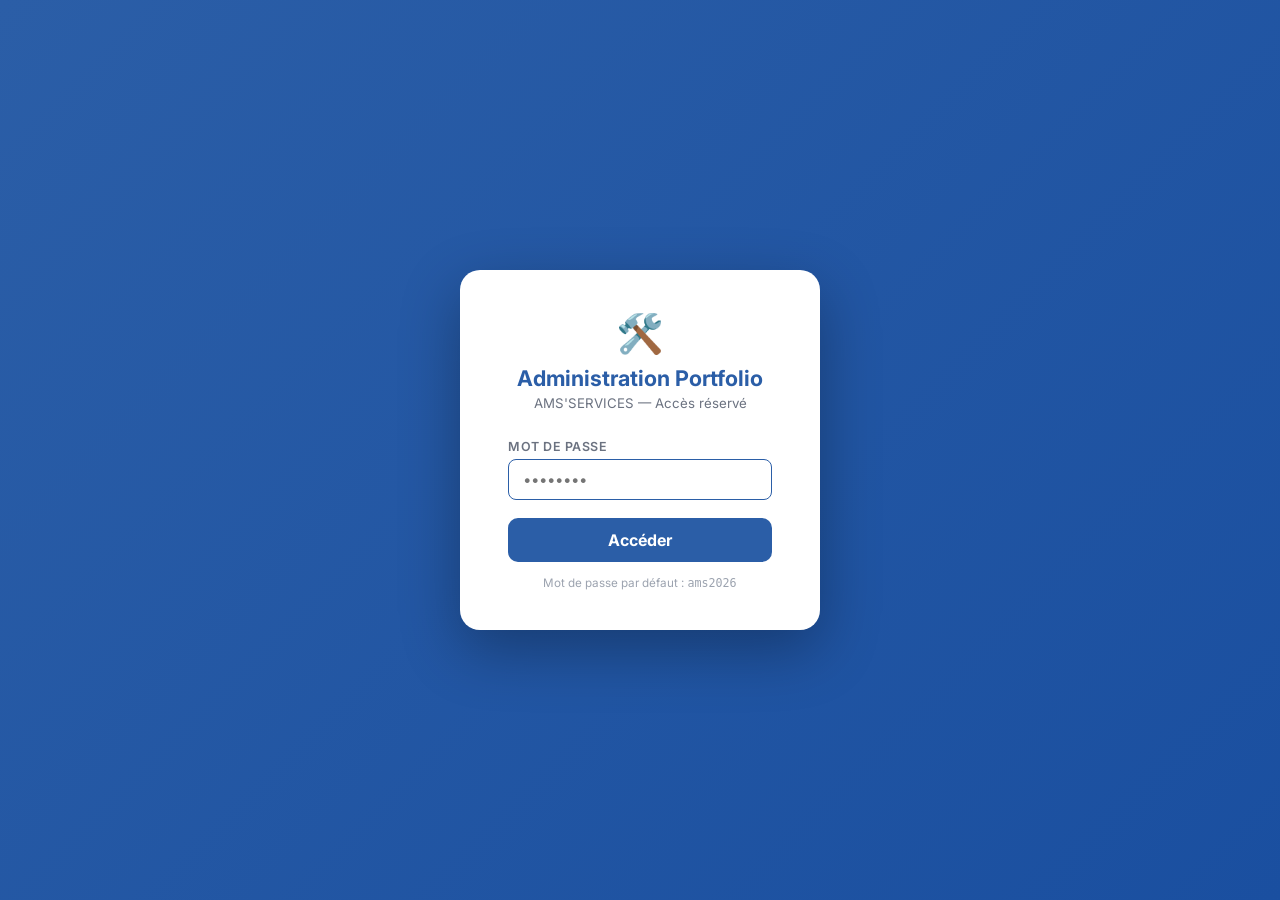
==== admin.html @ cd87e054 "Add admin panel and dynamic portfolio renderer - portfolio-data.js: données structurées de toutes le" ====
<!DOCTYPE html>
<html lang="fr">
<head>
  <meta charset="UTF-8" /><meta name="viewport" content="width=device-width, initial-scale=1.0" />
  <title>Administration — Portfolio AMS'SERVICES</title>
  <link rel="icon" type="image/png" href="images/logo.png" />
  <link rel="preconnect" href="https://fonts.googleapis.com" />
  <link href="https://fonts.googleapis.com/css2?family=Inter:wght@400;500;600;700;800&display=swap" rel="stylesheet" />
  <style>
    :root {
      --blue:#2B5EA7; --blue-d:#1a4fa0; --orange:#F9C200;
      --dark:#111827; --gray:#6B7280; --gray-l:#F3F4F6;
      --white:#ffffff; --radius:12px; --shadow:0 2px 12px rgba(0,0,0,.1);
    }
    *, *::before, *::after { box-sizing: border-box; margin:0; padding:0; }
    body { font-family:'Inter',sans-serif; color:var(--dark); background:#F1F5F9; height:100vh; overflow:hidden; }

    /* ── Login ── */
    #login-screen { display:flex; align-items:center; justify-content:center; height:100vh; background:linear-gradient(135deg,var(--blue) 0%,#1a4fa0 100%); }
    .lcard { background:var(--white); border-radius:20px; padding:40px 48px; box-shadow:0 20px 60px rgba(0,0,0,.3); text-align:center; width:360px; }
    .lcard-logo { font-size:2.4rem; margin-bottom:8px; }
    .lcard h1 { font-size:1.35rem; color:var(--blue); margin-bottom:4px; }
    .lcard .sub { font-size:.83rem; color:var(--gray); margin-bottom:28px; }
    .lfield { display:flex; flex-direction:column; gap:5px; margin-bottom:18px; text-align:left; }
    .lfield label { font-size:.78rem; font-weight:600; color:var(--gray); text-transform:uppercase; letter-spacing:.5px; }
    .lfield input { padding:10px 14px; border:1.5px solid #D1D5DB; border-radius:8px; font-size:.95rem; font-family:inherit; outline:none; transition:border-color .2s; }
    .lfield input:focus { border-color:var(--blue); }
    .lbtn { width:100%; padding:12px; background:var(--blue); color:var(--white); border:none; border-radius:10px; font-size:1rem; font-weight:700; font-family:inherit; cursor:pointer; transition:background .2s; }
    .lbtn:hover { background:var(--blue-d); }
    .lerr { color:#DC2626; font-size:.82rem; margin-top:10px; display:none; }
    .lhint { font-size:.73rem; color:#9CA3AF; margin-top:14px; }

    /* ── Admin shell ── */
    #admin-ui { display:none; flex-direction:column; height:100vh; }

    /* Header */
    .adm-hdr { display:flex; align-items:center; gap:14px; background:var(--blue); color:var(--white); padding:0 20px; height:54px; flex-shrink:0; box-shadow:0 2px 8px rgba(0,0,0,.2); }
    .adm-brand { font-size:.98rem; font-weight:800; flex:1; }
    .adm-brand span { opacity:.65; font-weight:400; font-size:.82rem; margin-left:8px; }
    .abtn { display:inline-flex; align-items:center; gap:5px; padding:7px 14px; border-radius:8px; font-size:.8rem; font-weight:600; font-family:inherit; cursor:pointer; border:none; transition:all .2s; text-decoration:none; white-space:nowrap; }
    .abtn-ghost { background:rgba(255,255,255,.15); color:var(--white); }
    .abtn-ghost:hover { background:rgba(255,255,255,.28); }
    .abtn-orange { background:var(--orange); color:var(--dark); }
    .abtn-orange:hover { background:#e6b100; }
    .abtn-green { background:#22C55E; color:var(--white); }
    .abtn-green:hover { background:#16a34a; }
    .abtn-blue { background:var(--blue-d); color:var(--white); border:1.5px solid rgba(255,255,255,.3); }
    .abtn-blue:hover { background:rgba(255,255,255,.1); }
    .hdr-actions { display:flex; gap:7px; align-items:center; }

    /* Body */
    .adm-body { display:flex; flex:1; overflow:hidden; }

    /* Sidebar */
    .adm-sidebar { width:232px; background:#1E293B; color:#E2E8F0; flex-shrink:0; display:flex; flex-direction:column; overflow-y:auto; }
    .sidebar-label { font-size:.68rem; font-weight:700; color:#475569; text-transform:uppercase; letter-spacing:1px; padding:14px 14px 6px; }
    .sec-item { display:flex; align-items:center; gap:8px; padding:9px 14px; cursor:pointer; transition:background .15s; border-left:3px solid transparent; }
    .sec-item:hover { background:rgba(255,255,255,.07); }
    .sec-item.active { background:rgba(43,94,167,.35); border-left-color:#60A5FA; color:#fff; }
    .sec-item .si-icon { font-size:1.05rem; flex-shrink:0; }
    .sec-item .si-name { flex:1; font-size:.83rem; font-weight:500; overflow:hidden; text-overflow:ellipsis; white-space:nowrap; }
    .sec-item .si-acts { display:flex; gap:2px; opacity:0; transition:opacity .15s; flex-shrink:0; }
    .sec-item:hover .si-acts, .sec-item.active .si-acts { opacity:1; }
    .icobtn { background:none; border:none; color:#64748B; font-size:.8rem; cursor:pointer; padding:2px 4px; border-radius:4px; transition:all .15s; }
    .icobtn:hover { background:rgba(255,255,255,.1); color:#fff; }
    .icobtn.red:hover { background:rgba(220,38,38,.25); color:#FCA5A5; }
    .sidebar-foot { padding:12px 14px; border-top:1px solid rgba(255,255,255,.07); margin-top:auto; }
    .add-sec-btn { width:100%; padding:8px; background:rgba(255,255,255,.06); border:1.5px dashed #334155; border-radius:8px; color:#64748B; font-size:.8rem; font-family:inherit; cursor:pointer; transition:all .2s; }
    .add-sec-btn:hover { background:rgba(255,255,255,.12); color:#fff; border-color:#64748B; }

    /* Info workflow */
    .workflow-info { padding:10px 14px; background:rgba(249,194,0,.07); border-top:1px solid rgba(249,194,0,.15); }
    .workflow-info p { font-size:.7rem; color:#94A3B8; line-height:1.5; }
    .workflow-info strong { color:#F9C200; }

    /* Main panel */
    .adm-main { flex:1; overflow-y:auto; padding:24px 28px; }
    .panel-title { font-size:1.35rem; font-weight:800; color:var(--dark); margin-bottom:3px; }
    .panel-sub { font-size:.83rem; color:var(--gray); margin-bottom:22px; }

    /* Cards */
    .acard { background:var(--white); border-radius:var(--radius); padding:22px; box-shadow:var(--shadow); margin-bottom:22px; }
    .acard-title { font-size:.92rem; font-weight:700; color:var(--dark); margin-bottom:16px; padding-bottom:10px; border-bottom:1px solid #E5E7EB; }
    .form-row { display:grid; grid-template-columns:1fr 1fr; gap:12px; margin-bottom:12px; }
    .form-full { grid-column:1/-1; }
    .afield { display:flex; flex-direction:column; gap:4px; }
    .afield label { font-size:.72rem; font-weight:700; color:var(--gray); text-transform:uppercase; letter-spacing:.5px; }
    .afield input, .afield textarea, .afield select { padding:8px 11px; border:1.5px solid #D1D5DB; border-radius:8px; font-size:.88rem; font-family:inherit; outline:none; transition:border-color .2s; background:#fff; }
    .afield input:focus, .afield textarea:focus { border-color:var(--blue); }
    .afield textarea { resize:vertical; min-height:68px; }
    .form-save { display:flex; justify-content:flex-end; margin-top:8px; }

    /* Fiches */
    .fiches-hdr { display:flex; align-items:center; justify-content:space-between; margin-bottom:14px; }
    .fiches-hdr h3 { font-size:.98rem; font-weight:700; }
    .abtn-sm { padding:6px 14px; font-size:.78rem; border-radius:7px; }
    .abtn-outline { background:var(--white); color:var(--dark); border:1.5px solid #D1D5DB; }
    .abtn-outline:hover { background:var(--gray-l); }
    .abtn-danger { background:#FEE2E2; color:#DC2626; border:1.5px solid #FCA5A5; }
    .abtn-danger:hover { background:#DC2626; color:var(--white); border-color:#DC2626; }
    .abtn-primary { background:var(--blue); color:var(--white); }
    .abtn-primary:hover { background:var(--blue-d); }

    .fiche-list { display:flex; flex-direction:column; gap:12px; }
    .fiche-card { background:var(--white); border-radius:10px; box-shadow:var(--shadow); display:flex; gap:12px; align-items:flex-start; padding:13px 15px; border-left:4px solid var(--blue); }
    .fiche-thumb { width:76px; height:76px; border-radius:8px; object-fit:cover; flex-shrink:0; background:var(--gray-l); }
    .fiche-no-thumb { width:76px; height:76px; border-radius:8px; background:var(--gray-l); display:flex; align-items:center; justify-content:center; font-size:1.7rem; flex-shrink:0; color:#9CA3AF; }
    .fiche-info { flex:1; min-width:0; }
    .fiche-titre { font-size:.92rem; font-weight:700; margin-bottom:4px; white-space:nowrap; overflow:hidden; text-overflow:ellipsis; }
    .fiche-chips { display:flex; gap:5px; flex-wrap:wrap; margin-bottom:5px; }
    .fchip { font-size:.7rem; background:#EFF6FF; color:var(--blue); border-radius:20px; padding:2px 8px; font-weight:600; }
    .fchip.aa { background:#FEF3C7; color:#92400E; }
    .fchip.gray { background:var(--gray-l); color:var(--gray); }
    .fiche-desc { font-size:.78rem; color:var(--gray); overflow:hidden; display:-webkit-box; -webkit-line-clamp:2; -webkit-box-orient:vertical; }
    .fiche-actions { display:flex; flex-direction:column; gap:5px; flex-shrink:0; }
    .reorder-btns { display:flex; gap:3px; }

    /* Modal */
    .overlay { display:none; position:fixed; inset:0; z-index:1000; background:rgba(0,0,0,.6); align-items:flex-start; justify-content:center; padding:30px 16px; overflow-y:auto; }
    .overlay.active { display:flex; }
    .mbox { background:var(--white); border-radius:16px; width:100%; max-width:660px; box-shadow:0 20px 60px rgba(0,0,0,.3); margin:auto; }
    .mhdr { display:flex; align-items:center; justify-content:space-between; padding:16px 22px; border-bottom:1px solid #E5E7EB; background:#F8FAFC; border-radius:16px 16px 0 0; }
    .mhdr h2 { font-size:1.05rem; font-weight:700; }
    .mclose { background:none; border:none; font-size:1.35rem; cursor:pointer; color:var(--gray); padding:2px 8px; border-radius:6px; }
    .mclose:hover { background:var(--gray-l); }
    .mbody { padding:22px; display:flex; flex-direction:column; gap:14px; }
    .mfoot { display:flex; gap:10px; justify-content:flex-end; padding:14px 22px; border-top:1px solid #E5E7EB; background:#F8FAFC; border-radius:0 0 16px 16px; }

    /* Image editors */
    .img-box { background:#F8FAFC; border:1.5px solid #E5E7EB; border-radius:10px; padding:13px; }
    .img-preview { width:100%; max-height:160px; object-fit:cover; border-radius:8px; margin-bottom:10px; display:none; }
    .img-preview.show { display:block; }
    .secs-list { display:flex; flex-direction:column; gap:9px; margin-top:6px; }
    .sec-img-item { background:#F8FAFC; border:1.5px solid #E5E7EB; border-radius:10px; padding:11px; display:flex; gap:10px; align-items:flex-start; }
    .sec-img-thumb { width:58px; height:58px; object-fit:cover; border-radius:6px; flex-shrink:0; background:var(--gray-l); display:flex; align-items:center; justify-content:center; font-size:1.3rem; color:#9CA3AF; }
    .sec-img-thumb img { width:100%; height:100%; object-fit:cover; border-radius:6px; display:block; }
    .sec-img-fields { flex:1; display:flex; flex-direction:column; gap:6px; }
    .sec-img-del { background:none; border:none; color:#DC2626; font-size:1.1rem; cursor:pointer; flex-shrink:0; padding:2px; border-radius:4px; }
    .sec-img-del:hover { background:#FEE2E2; }

    /* Radio style */
    .radio-group { display:flex; gap:20px; margin-top:4px; flex-wrap:wrap; }
    .radio-opt { display:flex; align-items:center; gap:7px; font-size:.88rem; cursor:pointer; }
    .radio-opt input { accent-color:var(--blue); width:16px; height:16px; cursor:pointer; }

    /* Divider */
    .divider { border:none; border-top:1px solid #E5E7EB; }

    /* Toast */
    .adm-toast { position:fixed; bottom:22px; right:22px; z-index:9999; background:#1E293B; color:var(--white); padding:11px 18px; border-radius:10px; font-size:.85rem; font-weight:500; box-shadow:0 4px 20px rgba(0,0,0,.3); opacity:0; transform:translateY(8px); transition:all .3s; pointer-events:none; }
    .adm-toast.show { opacity:1; transform:translateY(0); }
    .adm-toast.ok { background:#16a34a; }
    .adm-toast.ko { background:#DC2626; }

    /* Empty */
    .empty { text-align:center; padding:36px 20px; color:var(--gray); }
    .empty .eicon { font-size:2.8rem; margin-bottom:10px; }

    @media(max-width:720px) {
      .adm-sidebar { display:none; }
      .form-row { grid-template-columns:1fr; }
    }
  </style>
</head>
<body>

<!-- ════════════════════ LOGIN ════════════════════ -->
<div id="login-screen">
  <div class="lcard">
    <div class="lcard-logo">🛠️</div>
    <h1>Administration Portfolio</h1>
    <p class="sub">AMS'SERVICES — Accès réservé</p>
    <div class="lfield">
      <label>Mot de passe</label>
      <input type="password" id="login-pw" placeholder="••••••••" autofocus />
    </div>
    <button class="lbtn" id="login-btn">Accéder</button>
    <p class="lerr" id="login-err">Mot de passe incorrect</p>
    <p class="lhint">Mot de passe par défaut&nbsp;: <code>ams2026</code></p>
  </div>
</div>

<!-- ════════════════════ ADMIN ════════════════════ -->
<div id="admin-ui">

  <header class="adm-hdr">
    <div class="adm-brand">🛠 AMS Admin <span>— Portfolio Réalisations</span></div>
    <div class="hdr-actions">
      <a href="portfolio.html" target="_blank" class="abtn abtn-ghost">👁 Aperçu</a>
      <button class="abtn abtn-orange" id="btn-save">💾 Enregistrer</button>
      <button class="abtn abtn-green" id="btn-export">⬇ Exporter .js</button>
      <button class="abtn abtn-ghost" id="btn-logout" style="opacity:.65;">Quitter</button>
    </div>
  </header>

  <div class="adm-body">

    <aside class="adm-sidebar">
      <div class="sidebar-label">Sections</div>
      <div id="sidebar-list"></div>
      <div class="sidebar-foot">
        <button class="add-sec-btn" id="btn-add-sec">+ Nouvelle section</button>
      </div>
      <div class="workflow-info">
        <p><strong>Publier les changements</strong><br>
          1. Enregistrer 💾<br>
          2. Exporter ⬇ → remplacer <code>portfolio-data.js</code><br>
          3. <code>git push</code> → déploiement auto OVH</p>
      </div>
    </aside>

    <main class="adm-main" id="main-panel">
      <div class="empty"><div class="eicon">👈</div><p>Sélectionnez une section dans le menu</p></div>
    </main>
  </div>
</div>

<!-- ════════════════════ MODAL FICHE ════════════════════ -->
<div class="overlay" id="fiche-overlay">
  <div class="mbox">
    <div class="mhdr">
      <h2 id="fm-title">Fiche réalisation</h2>
      <button class="mclose" onclick="closeFicheModal()">✕</button>
    </div>
    <div class="mbody" id="fm-body"></div>
    <div class="mfoot">
      <button class="abtn abtn-outline abtn-sm" onclick="closeFicheModal()">Annuler</button>
      <button class="abtn abtn-primary abtn-sm" id="fm-save-btn">Enregistrer la fiche</button>
    </div>
  </div>
</div>

<!-- Toast -->
<div class="adm-toast" id="toast"></div>

<script src="portfolio-data.js"></script>
<script>
/* ═══════════════════════════════════════════════════════ */

const LS_PW   = 'ams_admin_pw';
const LS_DATA = 'ams_portfolio_data';
const DEF_PW  = btoa('ams2026');

let state  = null;
let curSec = -1;
let editIdx = -1;

/* ── Auth ── */
document.getElementById('login-btn').onclick = doLogin;
document.getElementById('login-pw').addEventListener('keydown', e => { if (e.key === 'Enter') doLogin(); });

function doLogin() {
  const pw = document.getElementById('login-pw').value;
  const stored = localStorage.getItem(LS_PW) || DEF_PW;
  if (btoa(pw) === stored) {
    document.getElementById('login-screen').style.display = 'none';
    document.getElementById('admin-ui').style.display = 'flex';
    initAdmin();
  } else {
    const e = document.getElementById('login-err');
    e.style.display = 'block';
    document.getElementById('login-pw').value = '';
    document.getElementById('login-pw').focus();
  }
}

document.getElementById('btn-logout').onclick = () => {
  document.getElementById('admin-ui').style.display = 'none';
  document.getElementById('login-screen').style.display = 'flex';
  document.getElementById('login-pw').value = '';
  curSec = -1;
};

/* ── Init ── */
function initAdmin() {
  try {
    const saved = localStorage.getItem(LS_DATA);
    state = saved ? JSON.parse(saved) : JSON.parse(JSON.stringify(PORTFOLIO_DATA));
  } catch(e) {
    state = JSON.parse(JSON.stringify(PORTFOLIO_DATA));
  }
  renderSidebar();
}

/* ── Toast ── */
function toast(msg, type='') {
  const t = document.getElementById('toast');
  t.textContent = msg;
  t.className = 'adm-toast show' + (type ? ' ' + type : '');
  clearTimeout(t._t);
  t._t = setTimeout(() => t.classList.remove('show'), 3000);
}

/* ── Save / Export ── */
document.getElementById('btn-save').onclick = () => {
  localStorage.setItem(LS_DATA, JSON.stringify(state));
  toast('Données enregistrées dans le navigateur ✓', 'ok');
};

document.getElementById('btn-export').onclick = () => {
  const s = JSON.parse(JSON.stringify(state));
  s.lastUpdated = new Date().toISOString().slice(0,10);
  const content = `// ============================================================\n//  portfolio-data.js — Données du portfolio AMS'SERVICES\n//  Éditer via admin.html  →  Exporter  →  remplacer ce fichier  →  git push\n// ============================================================\nconst PORTFOLIO_DATA = ${JSON.stringify(s, null, 2)};\n`;
  const blob = new Blob([content], {type:'text/javascript'});
  const url  = URL.createObjectURL(blob);
  const a    = document.createElement('a');
  a.href = url; a.download = 'portfolio-data.js'; a.click();
  URL.revokeObjectURL(url);
  toast('portfolio-data.js téléchargé — remplacez le fichier et faites un git push ✓', 'ok');
};

/* ── Sidebar ── */
function renderSidebar() {
  const el = document.getElementById('sidebar-list');
  el.innerHTML = state.sections.length
    ? state.sections.map((s,i) => `
        <div class="sec-item ${i===curSec?'active':''}" onclick="selSec(${i})">
          <span class="si-icon">${s.icon||'📁'}</span>
          <span class="si-name">${esc(s.tag||'Section '+(i+1))}</span>
          <span class="si-acts" onclick="event.stopPropagation()">
            <button class="icobtn" title="Monter" onclick="moveSec(${i},-1)">▲</button>
            <button class="icobtn" title="Descendre" onclick="moveSec(${i},1)">▼</button>
            <button class="icobtn red" title="Supprimer" onclick="delSec(${i})">✕</button>
          </span>
        </div>`).join('')
    : '<div style="padding:12px 14px;font-size:.78rem;color:#475569;">Aucune section</div>';
}

function selSec(i) { curSec = i; renderSidebar(); renderMain(); }

function moveSec(i, d) {
  const j = i + d;
  if (j < 0 || j >= state.sections.length) return;
  [state.sections[i], state.sections[j]] = [state.sections[j], state.sections[i]];
  if (curSec === i) curSec = j; else if (curSec === j) curSec = i;
  renderSidebar();
  if (curSec >= 0) renderMain();
}

function delSec(i) {
  if (!confirm(`Supprimer la section "${state.sections[i].tag}" et ses fiches ?`)) return;
  state.sections.splice(i, 1);
  if (curSec === i) { curSec = -1; document.getElementById('main-panel').innerHTML = '<div class="empty"><div class="eicon">👈</div><p>Sélectionnez une section</p></div>'; }
  else if (curSec > i) curSec--;
  renderSidebar();
}

document.getElementById('btn-add-sec').onclick = () => {
  state.sections.push({ id:'sec-'+Date.now(), icon:'📁', tag:'Nouvelle section', titreSection:'', descriptionSection:'', lienService:'', nomService:'', realisations:[] });
  curSec = state.sections.length - 1;
  renderSidebar(); renderMain();
};

/* ── Main panel ── */
function renderMain() {
  if (curSec < 0 || !state.sections[curSec]) return;
  const s = state.sections[curSec];
  document.getElementById('main-panel').innerHTML = `
    <div class="panel-title">${s.icon||''} ${esc(s.tag||'Section sans titre')}</div>
    <p class="panel-sub">${s.realisations.length} fiche(s) dans cette section</p>

    <div class="acard">
      <div class="acard-title">⚙️ Paramètres de la section</div>
      <div class="form-row">
        <div class="afield"><label>Icône (emoji)</label><input id="s-icon" value="${esc(s.icon||'')}" placeholder="🔧" /></div>
        <div class="afield"><label>Tag / Catégorie</label><input id="s-tag" value="${esc(s.tag||'')}" placeholder="Plomberie & Sanitaire" /></div>
      </div>
      <div class="form-row">
        <div class="afield form-full"><label>Titre (h2 de la section)</label><input id="s-titre" value="${esc(s.titreSection||'')}" placeholder="Installations & Rénovations Plomberie" /></div>
      </div>
      <div class="form-row">
        <div class="afield form-full"><label>Description de la section</label><textarea id="s-desc" rows="2">${esc(s.descriptionSection||'')}</textarea></div>
      </div>
      <div class="form-row">
        <div class="afield"><label>Lien service (href)</label><input id="s-lien" value="${esc(s.lienService||'')}" placeholder="plomberie.html" /></div>
        <div class="afield"><label>Nom du service</label><input id="s-nom" value="${esc(s.nomService||'')}" placeholder="Plomberie" /></div>
      </div>
      <div class="form-save">
        <button class="abtn abtn-primary abtn-sm" onclick="saveSecSettings()">Enregistrer les paramètres</button>
      </div>
    </div>

    <div class="acard">
      <div class="fiches-hdr">
        <h3>📸 Fiches réalisations (${s.realisations.length})</h3>
        <button class="abtn abtn-primary abtn-sm" onclick="openFicheModal(-1)">+ Ajouter une fiche</button>
      </div>
      <div class="fiche-list" id="fiche-list">
        ${s.realisations.length
          ? s.realisations.map((r,i) => ficheCard(r,i)).join('')
          : '<div class="empty"><div class="eicon">📷</div><p>Aucune fiche — cliquez sur "+ Ajouter une fiche" pour commencer</p></div>'
        }
      </div>
    </div>`;
}

function saveSecSettings() {
  const s = state.sections[curSec];
  s.icon             = document.getElementById('s-icon').value.trim();
  s.tag              = document.getElementById('s-tag').value.trim();
  s.titreSection     = document.getElementById('s-titre').value.trim();
  s.descriptionSection = document.getElementById('s-desc').value.trim();
  s.lienService      = document.getElementById('s-lien').value.trim();
  s.nomService       = document.getElementById('s-nom').value.trim();
  renderSidebar();
  toast('Paramètres de section enregistrés ✓', 'ok');
}

function ficheCard(r, i) {
  const hasSrc = r.imagePrincipale && r.imagePrincipale.src;
  const thumb = hasSrc
    ? `<img class="fiche-thumb" src="${esc(r.imagePrincipale.src)}" alt="" onerror="this.style.display='none'" />`
    : `<div class="fiche-no-thumb">🖼</div>`;
  const typeC = r.type==='avant-apres' ? `<span class="fchip aa">Avant/Après</span>` : `<span class="fchip">Standard</span>`;
  const dateC = r.dateRealisation ? `<span class="fchip gray">📅 ${r.dateRealisation}</span>` : '';
  const villeC = r.ville ? `<span class="fchip gray">📍 ${esc(r.ville)}</span>` : '';
  const secC  = (r.imagesSecondaires||[]).length ? `<span class="fchip gray">${r.imagesSecondaires.length} img. sec.</span>` : '';
  return `
    <div class="fiche-card">
      ${thumb}
      <div class="fiche-info">
        <div class="fiche-titre">${esc(r.titrePrincipal||'Sans titre')}</div>
        <div class="fiche-chips">${typeC}${dateC}${villeC}${secC}</div>
        <div class="fiche-desc">${esc(r.descriptif||r.titreSecondaire||'—')}</div>
      </div>
      <div class="fiche-actions">
        <button class="abtn abtn-outline abtn-sm" onclick="openFicheModal(${i})">✏️ Éditer</button>
        <div class="reorder-btns">
          <button class="abtn abtn-outline abtn-sm" style="padding:4px 9px;" title="Monter" onclick="moveFiche(${i},-1)">▲</button>
          <button class="abtn abtn-outline abtn-sm" style="padding:4px 9px;" title="Descendre" onclick="moveFiche(${i},1)">▼</button>
        </div>
        <button class="abtn abtn-danger abtn-sm" onclick="delFiche(${i})">✕ Supprimer</button>
      </div>
    </div>`;
}

function moveFiche(i, d) {
  const reals = state.sections[curSec].realisations;
  const j = i + d;
  if (j < 0 || j >= reals.length) return;
  [reals[i], reals[j]] = [reals[j], reals[i]];
  renderMain();
}

function delFiche(i) {
  const r = state.sections[curSec].realisations[i];
  if (!confirm(`Supprimer la fiche "${r.titrePrincipal}" ?`)) return;
  state.sections[curSec].realisations.splice(i, 1);
  renderMain();
  toast('Fiche supprimée', 'ko');
}

/* ── Fiche Modal ── */
function openFicheModal(idx) {
  editIdx = idx;
  const s = state.sections[curSec];
  const def = { id:'real-'+Date.now(), titrePrincipal:'', titreSecondaire:'', descriptif:'', dateRealisation:'', ville:'', type:'standard', imagePrincipale:{src:'',alt:'',label:''}, imagesSecondaires:[] };
  const r = idx === -1 ? def : JSON.parse(JSON.stringify(s.realisations[idx]));

  document.getElementById('fm-title').textContent = idx === -1 ? 'Nouvelle fiche réalisation' : 'Éditer la fiche';
  document.getElementById('fm-body').innerHTML = buildFicheForm(r);
  document.getElementById('fiche-overlay').classList.add('active');
  document.getElementById('fm-save-btn').onclick = saveFicheModal;
}

function buildFicheForm(r) {
  const secs = (r.imagesSecondaires||[]).map((img,i) => secImgRow(img, i)).join('');
  return `
    <div class="form-row">
      <div class="afield form-full"><label>★ Titre principal</label>
        <input id="fm-titre" value="${esc(r.titrePrincipal)}" placeholder="Ex : Rénovation douche complète" /></div>
    </div>
    <div class="form-row">
      <div class="afield form-full"><label>Titre secondaire</label>
        <input id="fm-soustitre" value="${esc(r.titreSecondaire||'')}" placeholder="Ex : Pose carrelage & plomberie complète" /></div>
    </div>
    <div class="form-row">
      <div class="afield form-full"><label>Descriptif</label>
        <textarea id="fm-desc" rows="3" placeholder="Description détaillée du chantier...">${esc(r.descriptif||'')}</textarea></div>
    </div>
    <div class="form-row">
      <div class="afield"><label>Date de réalisation</label>
        <input type="month" id="fm-date" value="${r.dateRealisation||''}" /></div>
      <div class="afield"><label>Ville</label>
        <input id="fm-ville" value="${esc(r.ville||'')}" placeholder="Chambéry" /></div>
    </div>
    <div class="afield"><label>Type d'affichage</label>
      <div class="radio-group">
        <label class="radio-opt"><input type="radio" name="fm-type" value="standard" ${r.type!=='avant-apres'?'checked':''}> Standard</label>
        <label class="radio-opt"><input type="radio" name="fm-type" value="avant-apres" ${r.type==='avant-apres'?'checked':''}> Avant / Après</label>
      </div>
    </div>

    <hr class="divider"/>

    <div>
      <div class="afield" style="margin-bottom:8px;"><label>🖼 Image principale</label></div>
      <div class="img-box">
        <img id="fm-main-prev" class="img-preview ${r.imagePrincipale.src?'show':''}" src="${esc(r.imagePrincipale.src||'')}" onerror="this.classList.remove('show')" />
        <div class="form-row" style="margin-bottom:8px;">
          <div class="afield form-full"><label>Chemin ou URL de l'image</label>
            <input id="fm-main-src" value="${esc(r.imagePrincipale.src||'')}" placeholder="images/mon-image.jpg"
                   oninput="livePreview('fm-main-src','fm-main-prev')" /></div>
        </div>
        <div class="form-row">
          <div class="afield"><label>Texte alt (SEO)</label>
            <input id="fm-main-alt" value="${esc(r.imagePrincipale.alt||'')}" placeholder="Description de l'image..." /></div>
          <div class="afield"><label>Légende (label)</label>
            <input id="fm-main-label" value="${esc(r.imagePrincipale.label||'')}" placeholder="🚿 Titre affiché au survol" /></div>
        </div>
      </div>
    </div>

    <div>
      <div style="display:flex;align-items:center;justify-content:space-between;margin-bottom:8px;">
        <div class="afield" style="margin-bottom:0;"><label>🖼 Images secondaires</label></div>
        <button class="abtn abtn-outline abtn-sm" type="button" onclick="addSecImg()">+ Ajouter</button>
      </div>
      <div class="secs-list" id="fm-secs">
        ${secs || '<p style="font-size:.78rem;color:var(--gray);padding:4px 0;">Aucune image secondaire</p>'}
      </div>
    </div>`;
}

function secImgRow(img, i) {
  return `
    <div class="sec-img-item" id="si-${i}">
      <div class="sec-img-thumb">
        ${img.src ? `<img src="${esc(img.src)}" onerror="this.style.display='none'" />` : '🖼'}
      </div>
      <div class="sec-img-fields">
        <div class="afield"><label>Chemin / URL</label>
          <input class="si-src" value="${esc(img.src||'')}" placeholder="images/photo.jpg" oninput="updateSecThumb(this)" /></div>
        <div class="afield"><label>Alt</label>
          <input class="si-alt" value="${esc(img.alt||'')}" placeholder="Description..." /></div>
        <div class="afield"><label>Légende</label>
          <input class="si-lbl" value="${esc(img.label||'')}" placeholder="🔧 Titre affiché" /></div>
      </div>
      <button class="sec-img-del" onclick="delSecImg(${i})" title="Supprimer">🗑</button>
    </div>`;
}

function addSecImg() {
  const c = document.getElementById('fm-secs');
  const p = c.querySelector('p');
  if (p) p.remove();
  const i = c.querySelectorAll('.sec-img-item').length;
  c.insertAdjacentHTML('beforeend', secImgRow({src:'',alt:'',label:''}, i));
}

function delSecImg(i) {
  const el = document.getElementById('si-'+i);
  if (el) {
    el.remove();
    document.querySelectorAll('#fm-secs .sec-img-item').forEach((el, idx) => {
      el.id = 'si-'+idx;
      el.querySelector('.sec-img-del').setAttribute('onclick', `delSecImg(${idx})`);
    });
  }
}

function livePreview(srcId, prevId) {
  const src = document.getElementById(srcId).value.trim();
  const p   = document.getElementById(prevId);
  if (src) { p.src = src; p.classList.add('show'); p.onerror = () => p.classList.remove('show'); }
  else { p.classList.remove('show'); }
}

function updateSecThumb(input) {
  const item = input.closest('.sec-img-item');
  const box  = item.querySelector('.sec-img-thumb');
  if (!box) return;
  const src = input.value.trim();
  if (src) {
    box.innerHTML = `<img src="${esc(src)}" onerror="this.parentNode.innerHTML='🖼'" />`;
  } else {
    box.innerHTML = '🖼';
  }
}

function saveFicheModal() {
  const titre = document.getElementById('fm-titre').value.trim();
  if (!titre) { toast('Le titre principal est requis', 'ko'); return; }

  const secItems = document.querySelectorAll('#fm-secs .sec-img-item');
  const imagesSecondaires = Array.from(secItems).map(el => ({
    src:   el.querySelector('.si-src').value.trim(),
    alt:   el.querySelector('.si-alt').value.trim(),
    label: el.querySelector('.si-lbl').value.trim()
  })).filter(img => img.src);

  const fiche = {
    id: editIdx === -1 ? 'real-'+Date.now() : state.sections[curSec].realisations[editIdx].id,
    titrePrincipal:  titre,
    titreSecondaire: document.getElementById('fm-soustitre').value.trim(),
    descriptif:      document.getElementById('fm-desc').value.trim(),
    dateRealisation: document.getElementById('fm-date').value.trim(),
    ville:           document.getElementById('fm-ville').value.trim(),
    type:            document.querySelector('input[name="fm-type"]:checked').value,
    imagePrincipale: {
      src:   document.getElementById('fm-main-src').value.trim(),
      alt:   document.getElementById('fm-main-alt').value.trim(),
      label: document.getElementById('fm-main-label').value.trim()
    },
    imagesSecondaires
  };

  const reals = state.sections[curSec].realisations;
  if (editIdx === -1) { reals.push(fiche); toast(`Fiche "${titre}" ajoutée ✓`, 'ok'); }
  else { reals[editIdx] = fiche; toast(`Fiche "${titre}" mise à jour ✓`, 'ok'); }

  closeFicheModal();
  renderMain();
}

function closeFicheModal() {
  document.getElementById('fiche-overlay').classList.remove('active');
  editIdx = -1;
}

/* ── Keyboard / click-out ── */
document.addEventListener('keydown', e => { if (e.key === 'Escape') closeFicheModal(); });
document.getElementById('fiche-overlay').addEventListener('click', e => {
  if (e.target === document.getElementById('fiche-overlay')) closeFicheModal();
});

/* ── Helpers ── */
function esc(s) {
  return String(s||'').replace(/&/g,'&amp;').replace(/</g,'&lt;').replace(/>/g,'&gt;').replace(/"/g,'&quot;');
}
</script>
</body>
</html>
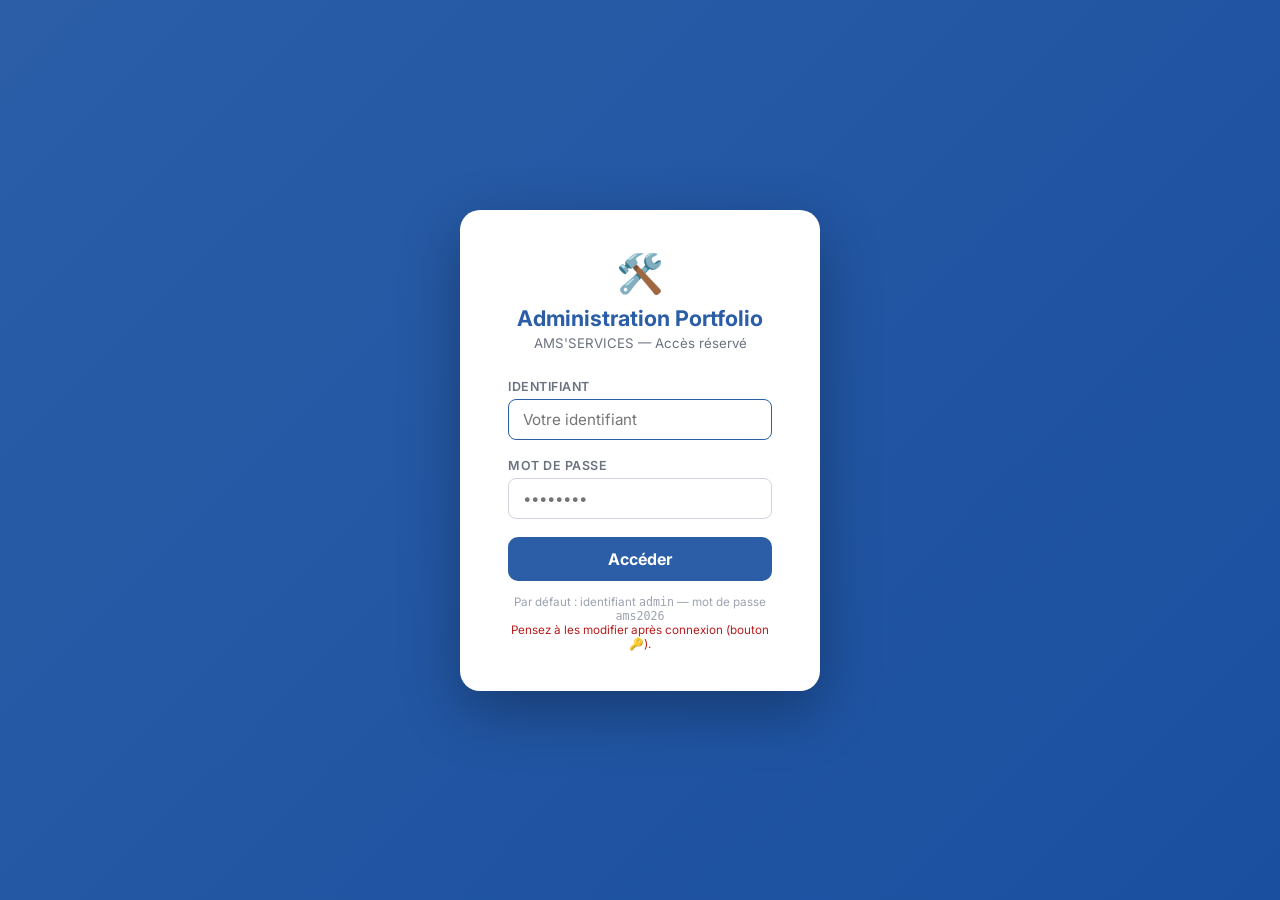
==== commit aab3c494: "Protège l'admin par identifiant + mot de passe - admin.html: écran de connexion avec identifiant ET " ====
--- a/admin.html
+++ b/admin.html
@@ -171,12 +171,16 @@
     <h1>Administration Portfolio</h1>
     <p class="sub">AMS'SERVICES — Accès réservé</p>
     <div class="lfield">
+      <label>Identifiant</label>
+      <input type="text" id="login-user" placeholder="Votre identifiant" autocomplete="username" autofocus />
+    </div>
+    <div class="lfield">
       <label>Mot de passe</label>
-      <input type="password" id="login-pw" placeholder="••••••••" autofocus />
+      <input type="password" id="login-pw" placeholder="••••••••" autocomplete="current-password" />
     </div>
     <button class="lbtn" id="login-btn">Accéder</button>
-    <p class="lerr" id="login-err">Mot de passe incorrect</p>
-    <p class="lhint">Mot de passe par défaut&nbsp;: <code>ams2026</code></p>
+    <p class="lerr" id="login-err">Identifiant ou mot de passe incorrect</p>
+    <p class="lhint">Par défaut&nbsp;: identifiant <code>admin</code> — mot de passe <code>ams2026</code><br><span style="color:#B91C1C;">Pensez à les modifier après connexion (bouton 🔑).</span></p>
   </div>
 </div>
 
@@ -189,6 +193,7 @@
       <a href="portfolio.html" target="_blank" class="abtn abtn-ghost">👁 Aperçu</a>
       <button class="abtn abtn-orange" id="btn-save">💾 Enregistrer</button>
       <button class="abtn abtn-green" id="btn-export">⬇ Exporter .js</button>
+      <button class="abtn abtn-ghost" id="btn-creds" title="Modifier l'identifiant et le mot de passe">🔑 Identifiants</button>
       <button class="abtn abtn-ghost" id="btn-logout" style="opacity:.65;">Quitter</button>
     </div>
   </header>
@@ -230,6 +235,30 @@
   </div>
 </div>
 
+<!-- ════════════════════ MODAL IDENTIFIANTS ════════════════════ -->
+<div class="overlay" id="creds-overlay">
+  <div class="mbox" style="max-width:440px;">
+    <div class="mhdr">
+      <h2>🔑 Modifier les identifiants</h2>
+      <button class="mclose" onclick="closeCredsModal()">✕</button>
+    </div>
+    <div class="mbody">
+      <div class="afield"><label>Identifiant actuel</label><input type="text" id="cr-cur-user" autocomplete="off" /></div>
+      <div class="afield"><label>Mot de passe actuel</label><input type="password" id="cr-cur-pw" autocomplete="off" /></div>
+      <hr class="divider" />
+      <div class="afield"><label>Nouvel identifiant</label><input type="text" id="cr-new-user" autocomplete="off" /></div>
+      <div class="afield"><label>Nouveau mot de passe</label><input type="password" id="cr-new-pw" autocomplete="off" /></div>
+      <div class="afield"><label>Confirmer le nouveau mot de passe</label><input type="password" id="cr-new-pw2" autocomplete="off" /></div>
+      <p id="cr-err" style="color:#DC2626;font-size:.82rem;display:none;margin-top:2px;"></p>
+      <p style="font-size:.74rem;color:var(--gray);margin-top:2px;">Les identifiants sont enregistrés dans ce navigateur.</p>
+    </div>
+    <div class="mfoot">
+      <button class="abtn abtn-outline abtn-sm" onclick="closeCredsModal()">Annuler</button>
+      <button class="abtn abtn-primary abtn-sm" id="cr-save">Enregistrer</button>
+    </div>
+  </div>
+</div>
+
 <!-- Toast -->
 <div class="adm-toast" id="toast"></div>
 
@@ -237,9 +266,12 @@
 <script>
 /* ═══════════════════════════════════════════════════════ */
 
+const LS_USER = 'ams_admin_user';
 const LS_PW   = 'ams_admin_pw';
+const SS_AUTH = 'ams_admin_session';
 const LS_DATA = 'ams_portfolio_data';
-const DEF_PW  = btoa('ams2026');
+const DEF_USER = btoa('admin');
+const DEF_PW   = btoa('ams2026');
 
 let state  = null;
 let curSec = -1;
@@ -247,15 +279,18 @@
 
 /* ── Auth ── */
 document.getElementById('login-btn').onclick = doLogin;
-document.getElementById('login-pw').addEventListener('keydown', e => { if (e.key === 'Enter') doLogin(); });
+['login-user', 'login-pw'].forEach(id =>
+  document.getElementById(id).addEventListener('keydown', e => { if (e.key === 'Enter') doLogin(); })
+);
 
 function doLogin() {
-  const pw = document.getElementById('login-pw').value;
-  const stored = localStorage.getItem(LS_PW) || DEF_PW;
-  if (btoa(pw) === stored) {
-    document.getElementById('login-screen').style.display = 'none';
-    document.getElementById('admin-ui').style.display = 'flex';
-    initAdmin();
+  const user = document.getElementById('login-user').value.trim();
+  const pw   = document.getElementById('login-pw').value;
+  const storedUser = localStorage.getItem(LS_USER) || DEF_USER;
+  const storedPw   = localStorage.getItem(LS_PW)   || DEF_PW;
+  if (btoa(user) === storedUser && btoa(pw) === storedPw) {
+    sessionStorage.setItem(SS_AUTH, '1');
+    showAdmin();
   } else {
     const e = document.getElementById('login-err');
     e.style.display = 'block';
@@ -264,12 +299,55 @@
   }
 }
 
+function showAdmin() {
+  document.getElementById('login-screen').style.display = 'none';
+  document.getElementById('admin-ui').style.display = 'flex';
+  document.getElementById('login-err').style.display = 'none';
+  initAdmin();
+}
+
 document.getElementById('btn-logout').onclick = () => {
+  sessionStorage.removeItem(SS_AUTH);
   document.getElementById('admin-ui').style.display = 'none';
   document.getElementById('login-screen').style.display = 'flex';
   document.getElementById('login-pw').value = '';
+  document.getElementById('login-user').focus();
   curSec = -1;
 };
+
+/* ── Modification des identifiants ── */
+document.getElementById('btn-creds').onclick = openCredsModal;
+
+function openCredsModal() {
+  ['cr-cur-user','cr-cur-pw','cr-new-user','cr-new-pw','cr-new-pw2'].forEach(id => document.getElementById(id).value = '');
+  document.getElementById('cr-err').style.display = 'none';
+  document.getElementById('creds-overlay').classList.add('active');
+}
+function closeCredsModal() { document.getElementById('creds-overlay').classList.remove('active'); }
+
+document.getElementById('cr-save').onclick = () => {
+  const err = document.getElementById('cr-err');
+  const curUser = document.getElementById('cr-cur-user').value.trim();
+  const curPw   = document.getElementById('cr-cur-pw').value;
+  const newUser = document.getElementById('cr-new-user').value.trim();
+  const newPw   = document.getElementById('cr-new-pw').value;
+  const newPw2  = document.getElementById('cr-new-pw2').value;
+  const storedUser = localStorage.getItem(LS_USER) || DEF_USER;
+  const storedPw   = localStorage.getItem(LS_PW)   || DEF_PW;
+  err.style.display = 'none';
+  const fail = m => { err.textContent = m; err.style.display = 'block'; };
+  if (btoa(curUser) !== storedUser || btoa(curPw) !== storedPw) return fail('Identifiant ou mot de passe actuel incorrect.');
+  if (newUser.length < 3) return fail('Le nouvel identifiant doit faire au moins 3 caractères.');
+  if (newPw.length < 4)   return fail('Le nouveau mot de passe doit faire au moins 4 caractères.');
+  if (newPw !== newPw2)   return fail('Les deux mots de passe ne correspondent pas.');
+  localStorage.setItem(LS_USER, btoa(newUser));
+  localStorage.setItem(LS_PW, btoa(newPw));
+  closeCredsModal();
+  toast('Identifiants mis à jour ✓', 'ok');
+};
+
+/* Reprise de session si déjà connecté dans cet onglet */
+if (sessionStorage.getItem(SS_AUTH) === '1') showAdmin();
 
 /* ── Init ── */
 function initAdmin() {
@@ -619,10 +697,13 @@
 }
 
 /* ── Keyboard / click-out ── */
-document.addEventListener('keydown', e => { if (e.key === 'Escape') closeFicheModal(); });
+document.addEventListener('keydown', e => { if (e.key === 'Escape') { closeFicheModal(); closeCredsModal(); } });
 document.getElementById('fiche-overlay').addEventListener('click', e => {
   if (e.target === document.getElementById('fiche-overlay')) closeFicheModal();
 });
+document.getElementById('creds-overlay').addEventListener('click', e => {
+  if (e.target === document.getElementById('creds-overlay')) closeCredsModal();
+});
 
 /* ── Helpers ── */
 function esc(s) {
